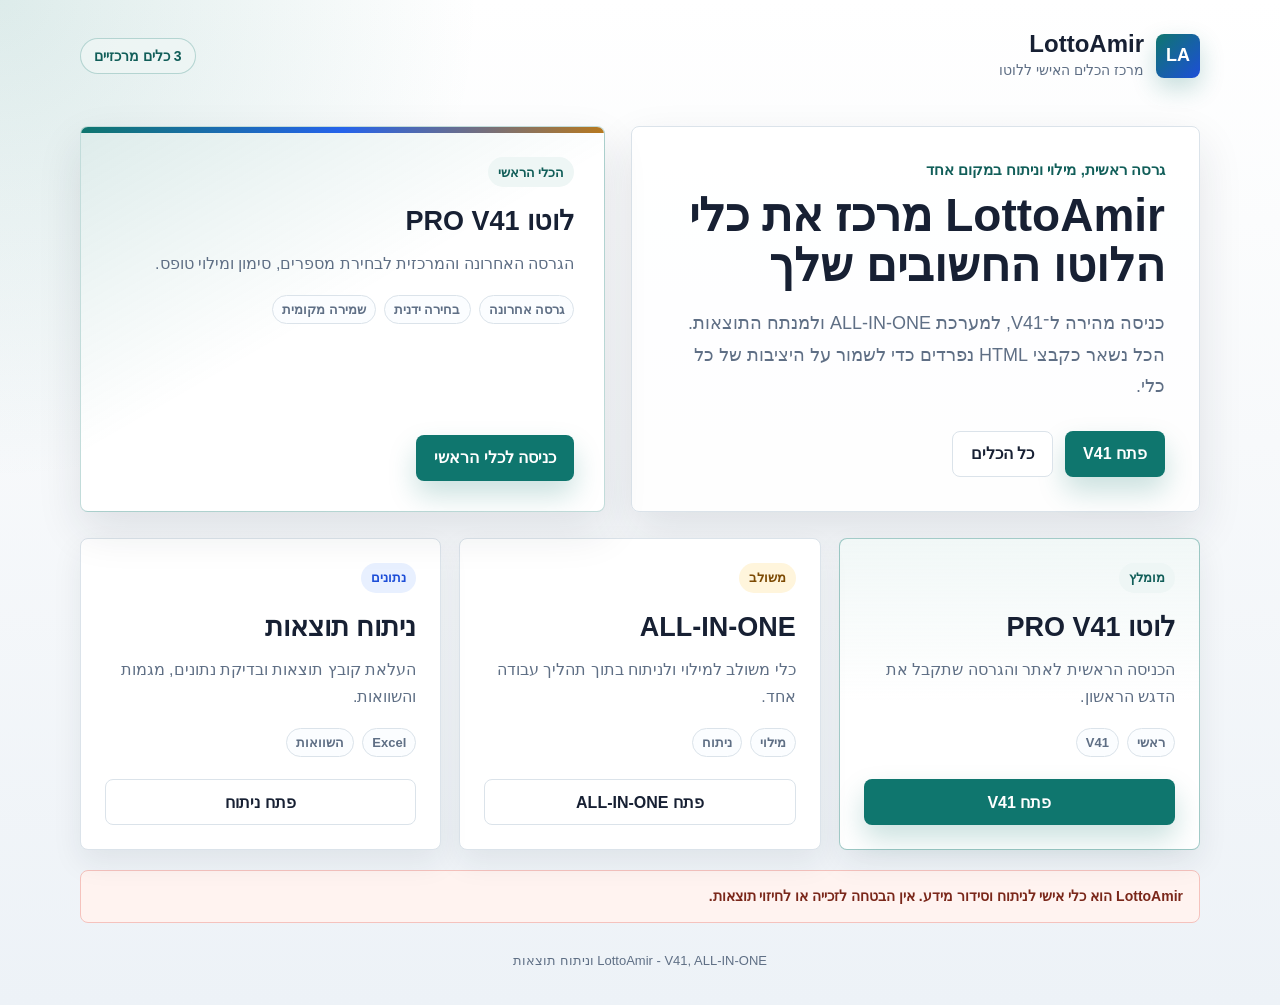
==== index.html @ fbe88390 "feat: add LottoAmir homepage" ====
<!DOCTYPE html>
<html lang="he" dir="rtl">
<head>
  <meta charset="UTF-8">
  <meta name="viewport" content="width=device-width, initial-scale=1.0">
  <meta name="description" content="LottoAmir - מרכז הכלים ללוטו PRO V41, ALL-IN-ONE וניתוח תוצאות.">
  <title>LottoAmir</title>
  <style>
    :root {
      --page: #f7f9fb;
      --surface: #ffffff;
      --surface-soft: #eef6f5;
      --text: #172033;
      --muted: #5f6f85;
      --border: #dbe3ea;
      --teal: #0f766e;
      --teal-dark: #115e59;
      --gold: #b7791f;
      --blue: #2563eb;
      --danger: #b42318;
      --shadow: 0 18px 45px rgba(23, 32, 51, 0.11);
    }

    * {
      box-sizing: border-box;
    }

    body {
      margin: 0;
      min-height: 100vh;
      font-family: "Assistant", "Segoe UI", Arial, sans-serif;
      color: var(--text);
      background:
        radial-gradient(circle at top left, rgba(15, 118, 110, 0.14), transparent 30rem),
        linear-gradient(180deg, #ffffff 0%, var(--page) 44%, #edf2f7 100%);
    }

    a {
      color: inherit;
      text-decoration: none;
    }

    .site-shell {
      width: min(1120px, calc(100% - 32px));
      margin: 0 auto;
      padding: 28px 0 34px;
    }

    .topbar {
      display: flex;
      align-items: center;
      justify-content: space-between;
      gap: 16px;
      min-height: 56px;
      margin-bottom: 42px;
    }

    .brand {
      display: flex;
      align-items: center;
      gap: 12px;
      min-width: 0;
    }

    .brand-mark {
      display: grid;
      place-items: center;
      width: 44px;
      height: 44px;
      border-radius: 8px;
      color: #ffffff;
      background: linear-gradient(135deg, var(--teal), #1d4ed8);
      font-weight: 800;
      font-size: 18px;
      box-shadow: 0 10px 24px rgba(15, 118, 110, 0.24);
      flex: 0 0 auto;
    }

    .brand-name {
      margin: 0;
      font-size: 24px;
      line-height: 1.1;
      font-weight: 800;
    }

    .brand-caption {
      margin: 4px 0 0;
      color: var(--muted);
      font-size: 14px;
      line-height: 1.4;
    }

    .status-pill {
      display: inline-flex;
      align-items: center;
      justify-content: center;
      min-height: 36px;
      padding: 8px 13px;
      border: 1px solid rgba(15, 118, 110, 0.25);
      border-radius: 999px;
      color: var(--teal-dark);
      background: rgba(238, 246, 245, 0.82);
      font-size: 14px;
      font-weight: 700;
      white-space: nowrap;
    }

    .hero {
      display: grid;
      grid-template-columns: 1.04fr 0.96fr;
      gap: 26px;
      align-items: stretch;
      margin-bottom: 26px;
    }

    .intro {
      padding: 34px;
      border: 1px solid var(--border);
      border-radius: 8px;
      background: rgba(255, 255, 255, 0.88);
      box-shadow: var(--shadow);
    }

    .eyebrow {
      margin: 0 0 12px;
      color: var(--teal-dark);
      font-size: 15px;
      font-weight: 800;
    }

    h1 {
      margin: 0;
      max-width: 680px;
      font-size: 46px;
      line-height: 1.08;
      font-weight: 850;
    }

    .lead {
      margin: 18px 0 0;
      max-width: 660px;
      color: var(--muted);
      font-size: 18px;
      line-height: 1.75;
      font-weight: 500;
    }

    .primary-actions {
      display: flex;
      flex-wrap: wrap;
      gap: 12px;
      margin-top: 28px;
    }

    .button {
      display: inline-flex;
      align-items: center;
      justify-content: center;
      min-height: 46px;
      padding: 12px 18px;
      border-radius: 8px;
      font-size: 16px;
      font-weight: 800;
      transition: transform 160ms ease, box-shadow 160ms ease, border-color 160ms ease;
    }

    .button:hover,
    .tool-card:hover {
      transform: translateY(-2px);
    }

    .button-primary {
      color: #ffffff;
      background: var(--teal);
      box-shadow: 0 14px 28px rgba(15, 118, 110, 0.22);
    }

    .button-secondary {
      border: 1px solid var(--border);
      color: var(--text);
      background: #ffffff;
    }

    .main-card {
      position: relative;
      display: flex;
      flex-direction: column;
      min-height: 100%;
      padding: 30px;
      overflow: hidden;
      border: 1px solid rgba(15, 118, 110, 0.25);
      border-radius: 8px;
      background:
        linear-gradient(150deg, rgba(15, 118, 110, 0.14), transparent 48%),
        var(--surface);
      box-shadow: var(--shadow);
    }

    .main-card::before {
      content: "";
      position: absolute;
      inset: 0 0 auto;
      height: 6px;
      background: linear-gradient(90deg, var(--teal), var(--blue), var(--gold));
    }

    .card-label {
      display: inline-flex;
      align-items: center;
      width: fit-content;
      min-height: 30px;
      padding: 6px 10px;
      border-radius: 999px;
      color: var(--teal-dark);
      background: var(--surface-soft);
      font-size: 13px;
      font-weight: 800;
    }

    .main-card h2,
    .tool-card h2 {
      margin: 18px 0 0;
      font-size: 27px;
      line-height: 1.22;
    }

    .main-card p,
    .tool-card p {
      margin: 12px 0 0;
      color: var(--muted);
      font-size: 16px;
      line-height: 1.7;
    }

    .main-card .button {
      width: fit-content;
      margin-top: auto;
    }

    .tool-grid {
      display: grid;
      grid-template-columns: repeat(3, minmax(0, 1fr));
      gap: 18px;
    }

    .tool-card {
      display: flex;
      flex-direction: column;
      min-height: 250px;
      padding: 24px;
      border: 1px solid var(--border);
      border-radius: 8px;
      background: var(--surface);
      box-shadow: 0 12px 30px rgba(23, 32, 51, 0.08);
      transition: transform 160ms ease, box-shadow 160ms ease, border-color 160ms ease;
    }

    .tool-card:hover {
      border-color: rgba(15, 118, 110, 0.34);
      box-shadow: 0 18px 38px rgba(23, 32, 51, 0.12);
    }

    .tool-card.primary {
      border-color: rgba(15, 118, 110, 0.38);
      background:
        linear-gradient(180deg, rgba(238, 246, 245, 0.82), #ffffff 52%),
        var(--surface);
    }

    .tool-card.allin .card-label {
      color: #7c4a03;
      background: #fff5dc;
    }

    .tool-card.analysis .card-label {
      color: #1d4ed8;
      background: #e8f0ff;
    }

    .tool-meta {
      display: flex;
      flex-wrap: wrap;
      gap: 8px;
      margin: 18px 0 22px;
      padding: 0;
      list-style: none;
    }

    .tool-meta li {
      min-height: 28px;
      padding: 6px 9px;
      border: 1px solid var(--border);
      border-radius: 999px;
      color: var(--muted);
      background: #fbfdff;
      font-size: 13px;
      font-weight: 700;
    }

    .tool-card .button {
      width: 100%;
      margin-top: auto;
    }

    .note {
      margin: 20px 0 0;
      padding: 14px 16px;
      border: 1px solid #f5c2bd;
      border-radius: 8px;
      color: #7a271a;
      background: #fff3f0;
      font-size: 14px;
      line-height: 1.6;
      font-weight: 650;
    }

    footer {
      margin-top: 28px;
      color: var(--muted);
      font-size: 13px;
      line-height: 1.6;
      text-align: center;
    }

    @media (max-width: 920px) {
      .hero,
      .tool-grid {
        grid-template-columns: 1fr;
      }

      .main-card,
      .tool-card {
        min-height: auto;
      }
    }

    @media (max-width: 640px) {
      .site-shell {
        width: min(100% - 22px, 1120px);
        padding-top: 18px;
      }

      .topbar {
        align-items: flex-start;
        flex-direction: column;
        margin-bottom: 24px;
      }

      .intro,
      .main-card,
      .tool-card {
        padding: 22px;
      }

      h1 {
        font-size: 34px;
      }

      .lead {
        font-size: 16px;
      }

      .primary-actions,
      .button {
        width: 100%;
      }

      .brand-name {
        font-size: 22px;
      }
    }
  </style>
</head>
<body>
  <div class="site-shell">
    <header class="topbar" aria-label="כותרת האתר">
      <div class="brand">
        <div class="brand-mark" aria-hidden="true">LA</div>
        <div>
          <p class="brand-name">LottoAmir</p>
          <p class="brand-caption">מרכז הכלים האישי ללוטו</p>
        </div>
      </div>
      <span class="status-pill">3 כלים מרכזיים</span>
    </header>

    <main>
      <section class="hero" aria-labelledby="main-title">
        <div class="intro">
          <p class="eyebrow">גרסה ראשית, מילוי וניתוח במקום אחד</p>
          <h1 id="main-title">LottoAmir מרכז את כלי הלוטו החשובים שלך</h1>
          <p class="lead">
            כניסה מהירה ל־V41, למערכת ALL-IN-ONE ולמנתח התוצאות. הכל נשאר כקבצי HTML נפרדים כדי לשמור על היציבות של כל כלי.
          </p>
          <div class="primary-actions" aria-label="פעולות ראשיות">
            <a class="button button-primary" href="Lottery_V41_Final.html" aria-label="פתח את לוטו PRO V41">פתח V41</a>
            <a class="button button-secondary" href="#tools">כל הכלים</a>
          </div>
        </div>

        <a class="main-card" href="Lottery_V41_Final.html" aria-label="פתח את הכלי הראשי לוטו PRO V41">
          <span class="card-label">הכלי הראשי</span>
          <h2>לוטו PRO V41</h2>
          <p>הגרסה האחרונה והמרכזית לבחירת מספרים, סימון ומילוי טופס.</p>
          <ul class="tool-meta" aria-label="מאפייני V41">
            <li>גרסה אחרונה</li>
            <li>בחירה ידנית</li>
            <li>שמירה מקומית</li>
          </ul>
          <span class="button button-primary">כניסה לכלי הראשי</span>
        </a>
      </section>

      <section id="tools" class="tool-grid" aria-label="כלי LottoAmir">
        <a class="tool-card primary" href="Lottery_V41_Final.html" aria-label="פתח לוטו PRO V41">
          <span class="card-label">מומלץ</span>
          <h2>לוטו PRO V41</h2>
          <p>הכניסה הראשית לאתר והגרסה שתקבל את הדגש הראשון.</p>
          <ul class="tool-meta">
            <li>ראשי</li>
            <li>V41</li>
          </ul>
          <span class="button button-primary">פתח V41</span>
        </a>

        <a class="tool-card allin" href="Lotto_All_In_One.html" aria-label="פתח את מערכת ALL-IN-ONE">
          <span class="card-label">משולב</span>
          <h2>ALL-IN-ONE</h2>
          <p>כלי משולב למילוי ולניתוח בתוך תהליך עבודה אחד.</p>
          <ul class="tool-meta">
            <li>מילוי</li>
            <li>ניתוח</li>
          </ul>
          <span class="button button-secondary">פתח ALL-IN-ONE</span>
        </a>

        <a class="tool-card analysis" href="lotto_analyzer.html" aria-label="פתח ניתוח תוצאות">
          <span class="card-label">נתונים</span>
          <h2>ניתוח תוצאות</h2>
          <p>העלאת קובץ תוצאות ובדיקת נתונים, מגמות והשוואות.</p>
          <ul class="tool-meta">
            <li>Excel</li>
            <li>השוואות</li>
          </ul>
          <span class="button button-secondary">פתח ניתוח</span>
        </a>
      </section>

      <p class="note">
        LottoAmir הוא כלי אישי לניתוח וסידור מידע. אין הבטחה לזכייה או לחיזוי תוצאות.
      </p>
    </main>

    <footer>
      LottoAmir - V41, ALL-IN-ONE וניתוח תוצאות
    </footer>
  </div>
</body>
</html>
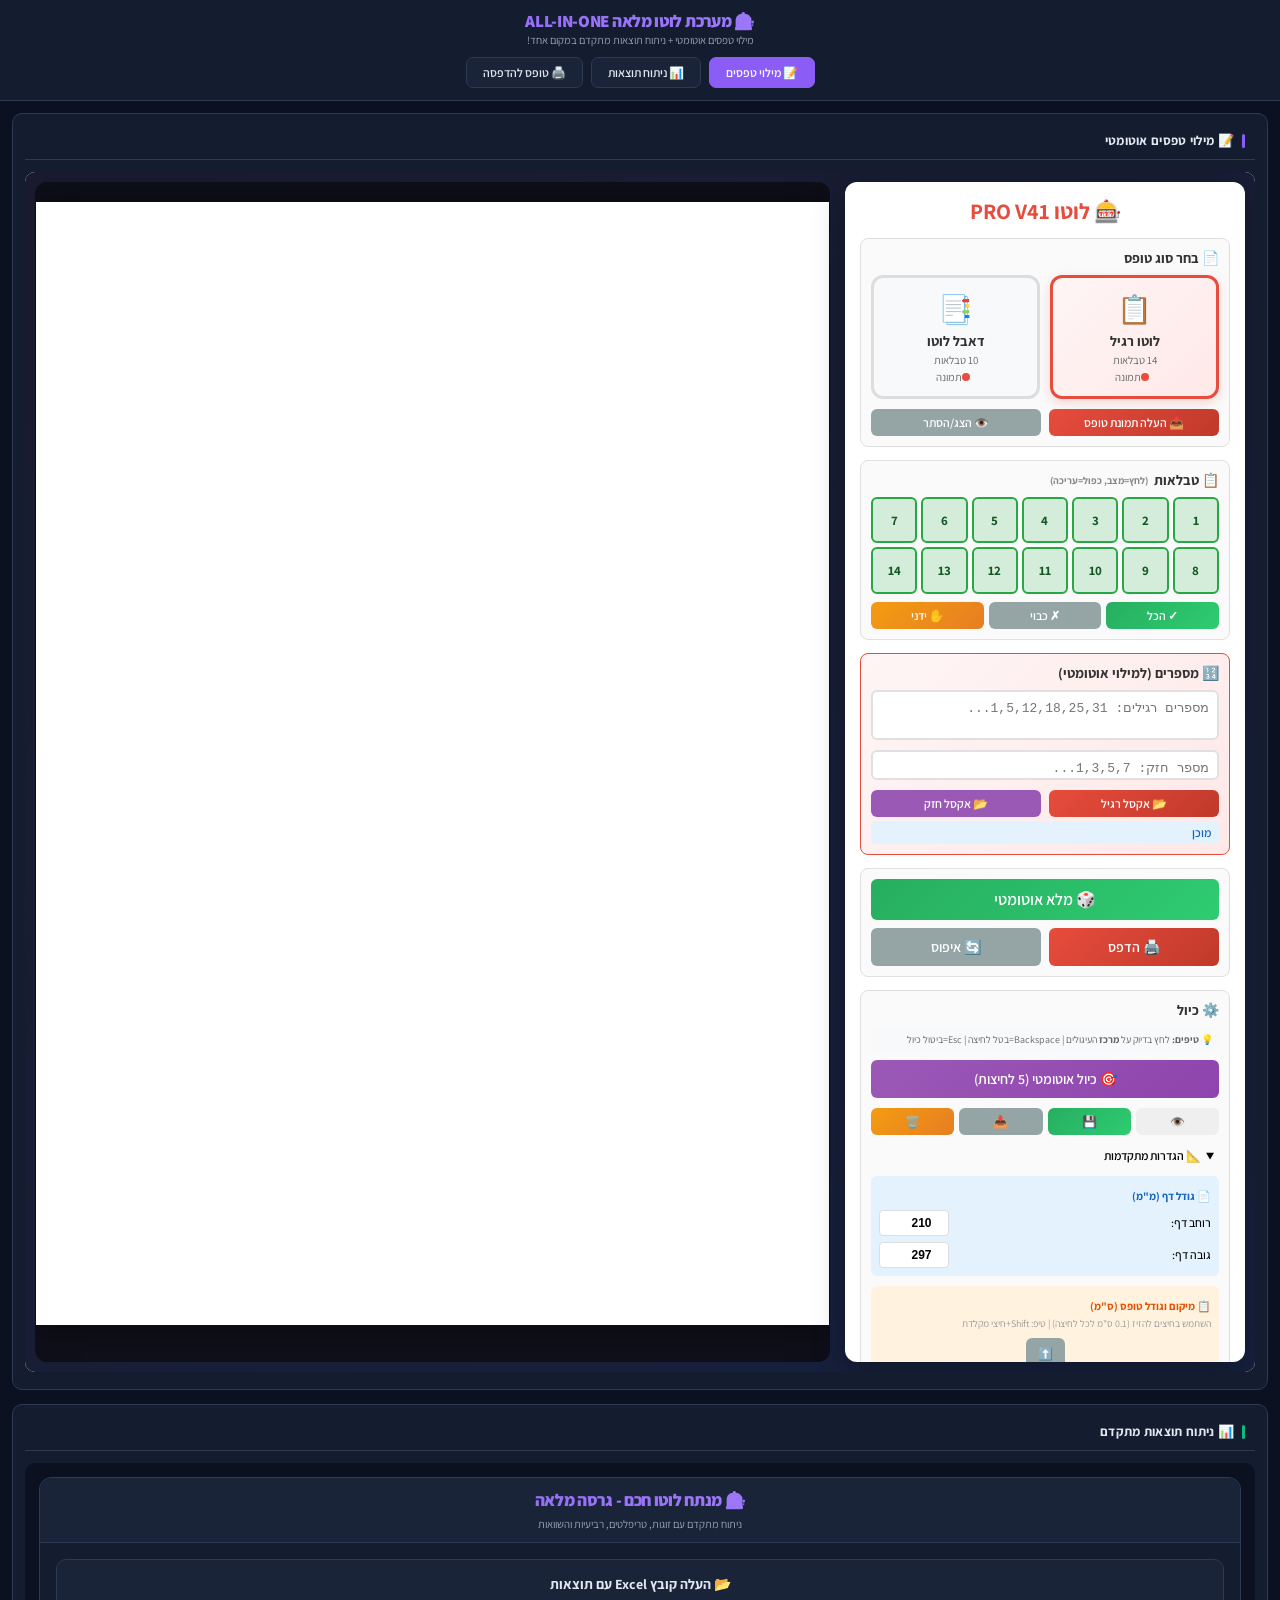
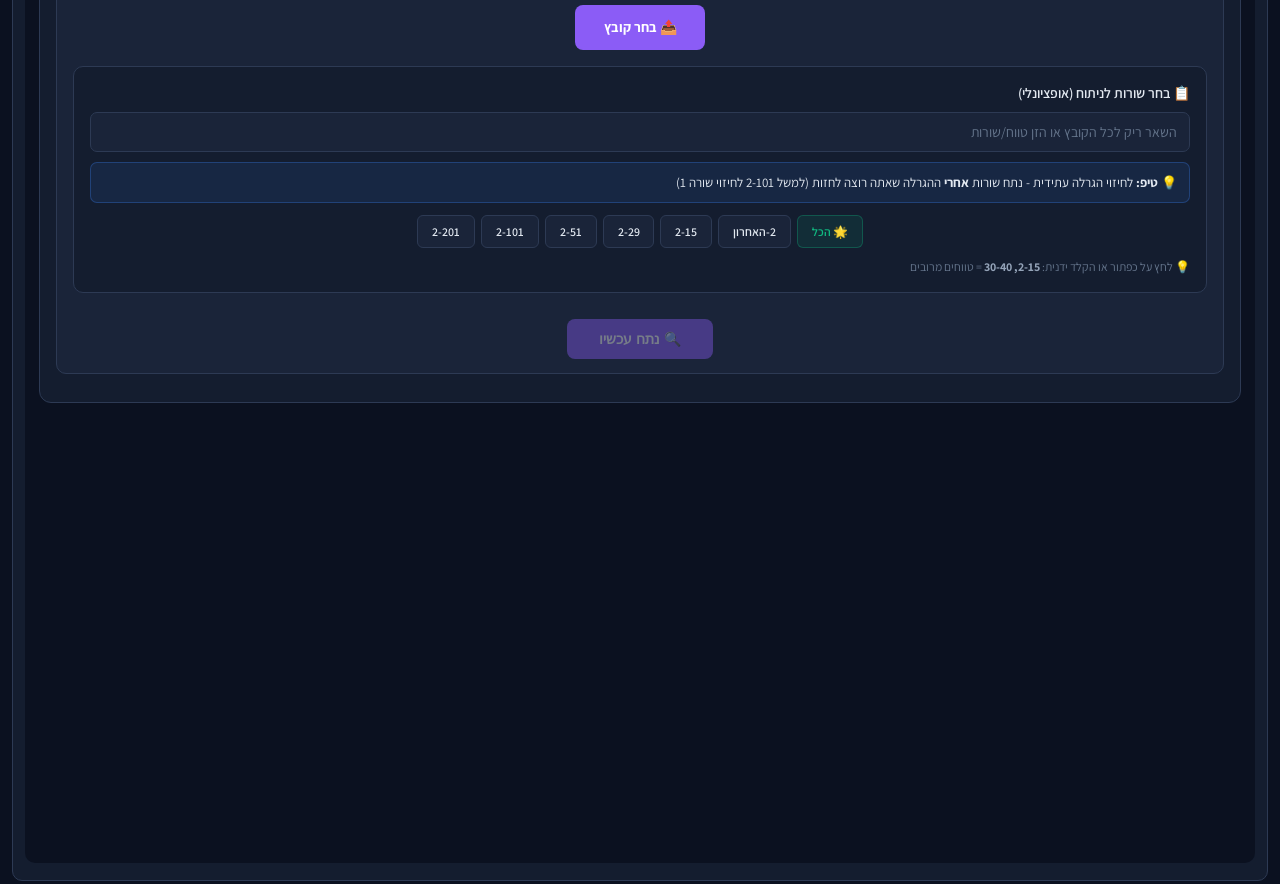
==== commit 935c2a60: "feat: open site directly to all-in-one" ====
--- a/index.html
+++ b/index.html
@@ -3,22 +3,20 @@
 <head>
   <meta charset="UTF-8">
   <meta name="viewport" content="width=device-width, initial-scale=1.0">
-  <meta name="description" content="LottoAmir - מרכז הכלים ללוטו PRO V41, ALL-IN-ONE וניתוח תוצאות.">
-  <title>LottoAmir</title>
+  <meta name="description" content="LottoAmir - פתיחה ישירה למערכת ALL-IN-ONE.">
+  <meta http-equiv="refresh" content="0; url=Lotto_All_In_One.html">
+  <link rel="canonical" href="Lotto_All_In_One.html">
+  <title>LottoAmir - ALL-IN-ONE</title>
   <style>
     :root {
+      color-scheme: light;
       --page: #f7f9fb;
       --surface: #ffffff;
-      --surface-soft: #eef6f5;
       --text: #172033;
       --muted: #5f6f85;
       --border: #dbe3ea;
       --teal: #0f766e;
       --teal-dark: #115e59;
-      --gold: #b7791f;
-      --blue: #2563eb;
-      --danger: #b42318;
-      --shadow: 0 18px 45px rgba(23, 32, 51, 0.11);
     }
 
     * {
@@ -26,434 +24,78 @@
     }
 
     body {
+      display: grid;
+      place-items: center;
+      min-height: 100vh;
       margin: 0;
-      min-height: 100vh;
+      padding: 24px;
       font-family: "Assistant", "Segoe UI", Arial, sans-serif;
       color: var(--text);
       background:
-        radial-gradient(circle at top left, rgba(15, 118, 110, 0.14), transparent 30rem),
-        linear-gradient(180deg, #ffffff 0%, var(--page) 44%, #edf2f7 100%);
+        radial-gradient(circle at top left, rgba(15, 118, 110, 0.14), transparent 28rem),
+        linear-gradient(180deg, #ffffff 0%, var(--page) 100%);
     }
 
-    a {
-      color: inherit;
-      text-decoration: none;
-    }
-
-    .site-shell {
-      width: min(1120px, calc(100% - 32px));
-      margin: 0 auto;
-      padding: 28px 0 34px;
-    }
-
-    .topbar {
-      display: flex;
-      align-items: center;
-      justify-content: space-between;
-      gap: 16px;
-      min-height: 56px;
-      margin-bottom: 42px;
-    }
-
-    .brand {
-      display: flex;
-      align-items: center;
-      gap: 12px;
-      min-width: 0;
-    }
-
-    .brand-mark {
-      display: grid;
-      place-items: center;
-      width: 44px;
-      height: 44px;
-      border-radius: 8px;
-      color: #ffffff;
-      background: linear-gradient(135deg, var(--teal), #1d4ed8);
-      font-weight: 800;
-      font-size: 18px;
-      box-shadow: 0 10px 24px rgba(15, 118, 110, 0.24);
-      flex: 0 0 auto;
-    }
-
-    .brand-name {
-      margin: 0;
-      font-size: 24px;
-      line-height: 1.1;
-      font-weight: 800;
-    }
-
-    .brand-caption {
-      margin: 4px 0 0;
-      color: var(--muted);
-      font-size: 14px;
-      line-height: 1.4;
-    }
-
-    .status-pill {
-      display: inline-flex;
-      align-items: center;
-      justify-content: center;
-      min-height: 36px;
-      padding: 8px 13px;
-      border: 1px solid rgba(15, 118, 110, 0.25);
-      border-radius: 999px;
-      color: var(--teal-dark);
-      background: rgba(238, 246, 245, 0.82);
-      font-size: 14px;
-      font-weight: 700;
-      white-space: nowrap;
-    }
-
-    .hero {
-      display: grid;
-      grid-template-columns: 1.04fr 0.96fr;
-      gap: 26px;
-      align-items: stretch;
-      margin-bottom: 26px;
-    }
-
-    .intro {
-      padding: 34px;
+    main {
+      width: min(520px, 100%);
+      padding: 28px;
       border: 1px solid var(--border);
       border-radius: 8px;
-      background: rgba(255, 255, 255, 0.88);
-      box-shadow: var(--shadow);
-    }
-
-    .eyebrow {
-      margin: 0 0 12px;
-      color: var(--teal-dark);
-      font-size: 15px;
-      font-weight: 800;
+      background: var(--surface);
+      box-shadow: 0 18px 45px rgba(23, 32, 51, 0.11);
+      text-align: center;
     }
 
     h1 {
       margin: 0;
-      max-width: 680px;
-      font-size: 46px;
-      line-height: 1.08;
-      font-weight: 850;
+      font-size: 30px;
+      line-height: 1.2;
     }
 
-    .lead {
-      margin: 18px 0 0;
-      max-width: 660px;
-      color: var(--muted);
-      font-size: 18px;
-      line-height: 1.75;
-      font-weight: 500;
-    }
-
-    .primary-actions {
-      display: flex;
-      flex-wrap: wrap;
-      gap: 12px;
-      margin-top: 28px;
-    }
-
-    .button {
-      display: inline-flex;
-      align-items: center;
-      justify-content: center;
-      min-height: 46px;
-      padding: 12px 18px;
-      border-radius: 8px;
-      font-size: 16px;
-      font-weight: 800;
-      transition: transform 160ms ease, box-shadow 160ms ease, border-color 160ms ease;
-    }
-
-    .button:hover,
-    .tool-card:hover {
-      transform: translateY(-2px);
-    }
-
-    .button-primary {
-      color: #ffffff;
-      background: var(--teal);
-      box-shadow: 0 14px 28px rgba(15, 118, 110, 0.22);
-    }
-
-    .button-secondary {
-      border: 1px solid var(--border);
-      color: var(--text);
-      background: #ffffff;
-    }
-
-    .main-card {
-      position: relative;
-      display: flex;
-      flex-direction: column;
-      min-height: 100%;
-      padding: 30px;
-      overflow: hidden;
-      border: 1px solid rgba(15, 118, 110, 0.25);
-      border-radius: 8px;
-      background:
-        linear-gradient(150deg, rgba(15, 118, 110, 0.14), transparent 48%),
-        var(--surface);
-      box-shadow: var(--shadow);
-    }
-
-    .main-card::before {
-      content: "";
-      position: absolute;
-      inset: 0 0 auto;
-      height: 6px;
-      background: linear-gradient(90deg, var(--teal), var(--blue), var(--gold));
-    }
-
-    .card-label {
-      display: inline-flex;
-      align-items: center;
-      width: fit-content;
-      min-height: 30px;
-      padding: 6px 10px;
-      border-radius: 999px;
-      color: var(--teal-dark);
-      background: var(--surface-soft);
-      font-size: 13px;
-      font-weight: 800;
-    }
-
-    .main-card h2,
-    .tool-card h2 {
-      margin: 18px 0 0;
-      font-size: 27px;
-      line-height: 1.22;
-    }
-
-    .main-card p,
-    .tool-card p {
-      margin: 12px 0 0;
+    p {
+      margin: 14px 0 0;
       color: var(--muted);
       font-size: 16px;
       line-height: 1.7;
     }
 
-    .main-card .button {
-      width: fit-content;
-      margin-top: auto;
+    .actions {
+      display: grid;
+      gap: 10px;
+      margin-top: 22px;
     }
 
-    .tool-grid {
-      display: grid;
-      grid-template-columns: repeat(3, minmax(0, 1fr));
-      gap: 18px;
+    a {
+      display: inline-flex;
+      align-items: center;
+      justify-content: center;
+      min-height: 44px;
+      padding: 10px 16px;
+      border-radius: 8px;
+      font-weight: 800;
+      text-decoration: none;
     }
 
-    .tool-card {
-      display: flex;
-      flex-direction: column;
-      min-height: 250px;
-      padding: 24px;
-      border: 1px solid var(--border);
-      border-radius: 8px;
-      background: var(--surface);
-      box-shadow: 0 12px 30px rgba(23, 32, 51, 0.08);
-      transition: transform 160ms ease, box-shadow 160ms ease, border-color 160ms ease;
+    .primary {
+      color: #ffffff;
+      background: var(--teal);
     }
 
-    .tool-card:hover {
-      border-color: rgba(15, 118, 110, 0.34);
-      box-shadow: 0 18px 38px rgba(23, 32, 51, 0.12);
-    }
-
-    .tool-card.primary {
-      border-color: rgba(15, 118, 110, 0.38);
-      background:
-        linear-gradient(180deg, rgba(238, 246, 245, 0.82), #ffffff 52%),
-        var(--surface);
-    }
-
-    .tool-card.allin .card-label {
-      color: #7c4a03;
-      background: #fff5dc;
-    }
-
-    .tool-card.analysis .card-label {
-      color: #1d4ed8;
-      background: #e8f0ff;
-    }
-
-    .tool-meta {
-      display: flex;
-      flex-wrap: wrap;
-      gap: 8px;
-      margin: 18px 0 22px;
-      padding: 0;
-      list-style: none;
-    }
-
-    .tool-meta li {
-      min-height: 28px;
-      padding: 6px 9px;
-      border: 1px solid var(--border);
-      border-radius: 999px;
-      color: var(--muted);
-      background: #fbfdff;
-      font-size: 13px;
-      font-weight: 700;
-    }
-
-    .tool-card .button {
-      width: 100%;
-      margin-top: auto;
-    }
-
-    .note {
-      margin: 20px 0 0;
-      padding: 14px 16px;
-      border: 1px solid #f5c2bd;
-      border-radius: 8px;
-      color: #7a271a;
-      background: #fff3f0;
-      font-size: 14px;
-      line-height: 1.6;
-      font-weight: 650;
-    }
-
-    footer {
-      margin-top: 28px;
-      color: var(--muted);
-      font-size: 13px;
-      line-height: 1.6;
-      text-align: center;
-    }
-
-    @media (max-width: 920px) {
-      .hero,
-      .tool-grid {
-        grid-template-columns: 1fr;
-      }
-
-      .main-card,
-      .tool-card {
-        min-height: auto;
-      }
-    }
-
-    @media (max-width: 640px) {
-      .site-shell {
-        width: min(100% - 22px, 1120px);
-        padding-top: 18px;
-      }
-
-      .topbar {
-        align-items: flex-start;
-        flex-direction: column;
-        margin-bottom: 24px;
-      }
-
-      .intro,
-      .main-card,
-      .tool-card {
-        padding: 22px;
-      }
-
-      h1 {
-        font-size: 34px;
-      }
-
-      .lead {
-        font-size: 16px;
-      }
-
-      .primary-actions,
-      .button {
-        width: 100%;
-      }
-
-      .brand-name {
-        font-size: 22px;
-      }
+    .secondary {
+      color: var(--teal-dark);
+      border: 1px solid rgba(15, 118, 110, 0.28);
+      background: #eef6f5;
     }
   </style>
 </head>
 <body>
-  <div class="site-shell">
-    <header class="topbar" aria-label="כותרת האתר">
-      <div class="brand">
-        <div class="brand-mark" aria-hidden="true">LA</div>
-        <div>
-          <p class="brand-name">LottoAmir</p>
-          <p class="brand-caption">מרכז הכלים האישי ללוטו</p>
-        </div>
-      </div>
-      <span class="status-pill">3 כלים מרכזיים</span>
-    </header>
-
-    <main>
-      <section class="hero" aria-labelledby="main-title">
-        <div class="intro">
-          <p class="eyebrow">גרסה ראשית, מילוי וניתוח במקום אחד</p>
-          <h1 id="main-title">LottoAmir מרכז את כלי הלוטו החשובים שלך</h1>
-          <p class="lead">
-            כניסה מהירה ל־V41, למערכת ALL-IN-ONE ולמנתח התוצאות. הכל נשאר כקבצי HTML נפרדים כדי לשמור על היציבות של כל כלי.
-          </p>
-          <div class="primary-actions" aria-label="פעולות ראשיות">
-            <a class="button button-primary" href="Lottery_V41_Final.html" aria-label="פתח את לוטו PRO V41">פתח V41</a>
-            <a class="button button-secondary" href="#tools">כל הכלים</a>
-          </div>
-        </div>
-
-        <a class="main-card" href="Lottery_V41_Final.html" aria-label="פתח את הכלי הראשי לוטו PRO V41">
-          <span class="card-label">הכלי הראשי</span>
-          <h2>לוטו PRO V41</h2>
-          <p>הגרסה האחרונה והמרכזית לבחירת מספרים, סימון ומילוי טופס.</p>
-          <ul class="tool-meta" aria-label="מאפייני V41">
-            <li>גרסה אחרונה</li>
-            <li>בחירה ידנית</li>
-            <li>שמירה מקומית</li>
-          </ul>
-          <span class="button button-primary">כניסה לכלי הראשי</span>
-        </a>
-      </section>
-
-      <section id="tools" class="tool-grid" aria-label="כלי LottoAmir">
-        <a class="tool-card primary" href="Lottery_V41_Final.html" aria-label="פתח לוטו PRO V41">
-          <span class="card-label">מומלץ</span>
-          <h2>לוטו PRO V41</h2>
-          <p>הכניסה הראשית לאתר והגרסה שתקבל את הדגש הראשון.</p>
-          <ul class="tool-meta">
-            <li>ראשי</li>
-            <li>V41</li>
-          </ul>
-          <span class="button button-primary">פתח V41</span>
-        </a>
-
-        <a class="tool-card allin" href="Lotto_All_In_One.html" aria-label="פתח את מערכת ALL-IN-ONE">
-          <span class="card-label">משולב</span>
-          <h2>ALL-IN-ONE</h2>
-          <p>כלי משולב למילוי ולניתוח בתוך תהליך עבודה אחד.</p>
-          <ul class="tool-meta">
-            <li>מילוי</li>
-            <li>ניתוח</li>
-          </ul>
-          <span class="button button-secondary">פתח ALL-IN-ONE</span>
-        </a>
-
-        <a class="tool-card analysis" href="lotto_analyzer.html" aria-label="פתח ניתוח תוצאות">
-          <span class="card-label">נתונים</span>
-          <h2>ניתוח תוצאות</h2>
-          <p>העלאת קובץ תוצאות ובדיקת נתונים, מגמות והשוואות.</p>
-          <ul class="tool-meta">
-            <li>Excel</li>
-            <li>השוואות</li>
-          </ul>
-          <span class="button button-secondary">פתח ניתוח</span>
-        </a>
-      </section>
-
-      <p class="note">
-        LottoAmir הוא כלי אישי לניתוח וסידור מידע. אין הבטחה לזכייה או לחיזוי תוצאות.
-      </p>
-    </main>
-
-    <footer>
-      LottoAmir - V41, ALL-IN-ONE וניתוח תוצאות
-    </footer>
-  </div>
+  <main>
+    <h1>LottoAmir ALL-IN-ONE</h1>
+    <p>מעביר אותך עכשיו למערכת המשולבת.</p>
+    <div class="actions">
+      <a class="primary" href="Lotto_All_In_One.html">פתח ALL-IN-ONE</a>
+      <a class="secondary" href="hub.html">פתח את דף הכלים</a>
+    </div>
+  </main>
 </body>
 </html>
